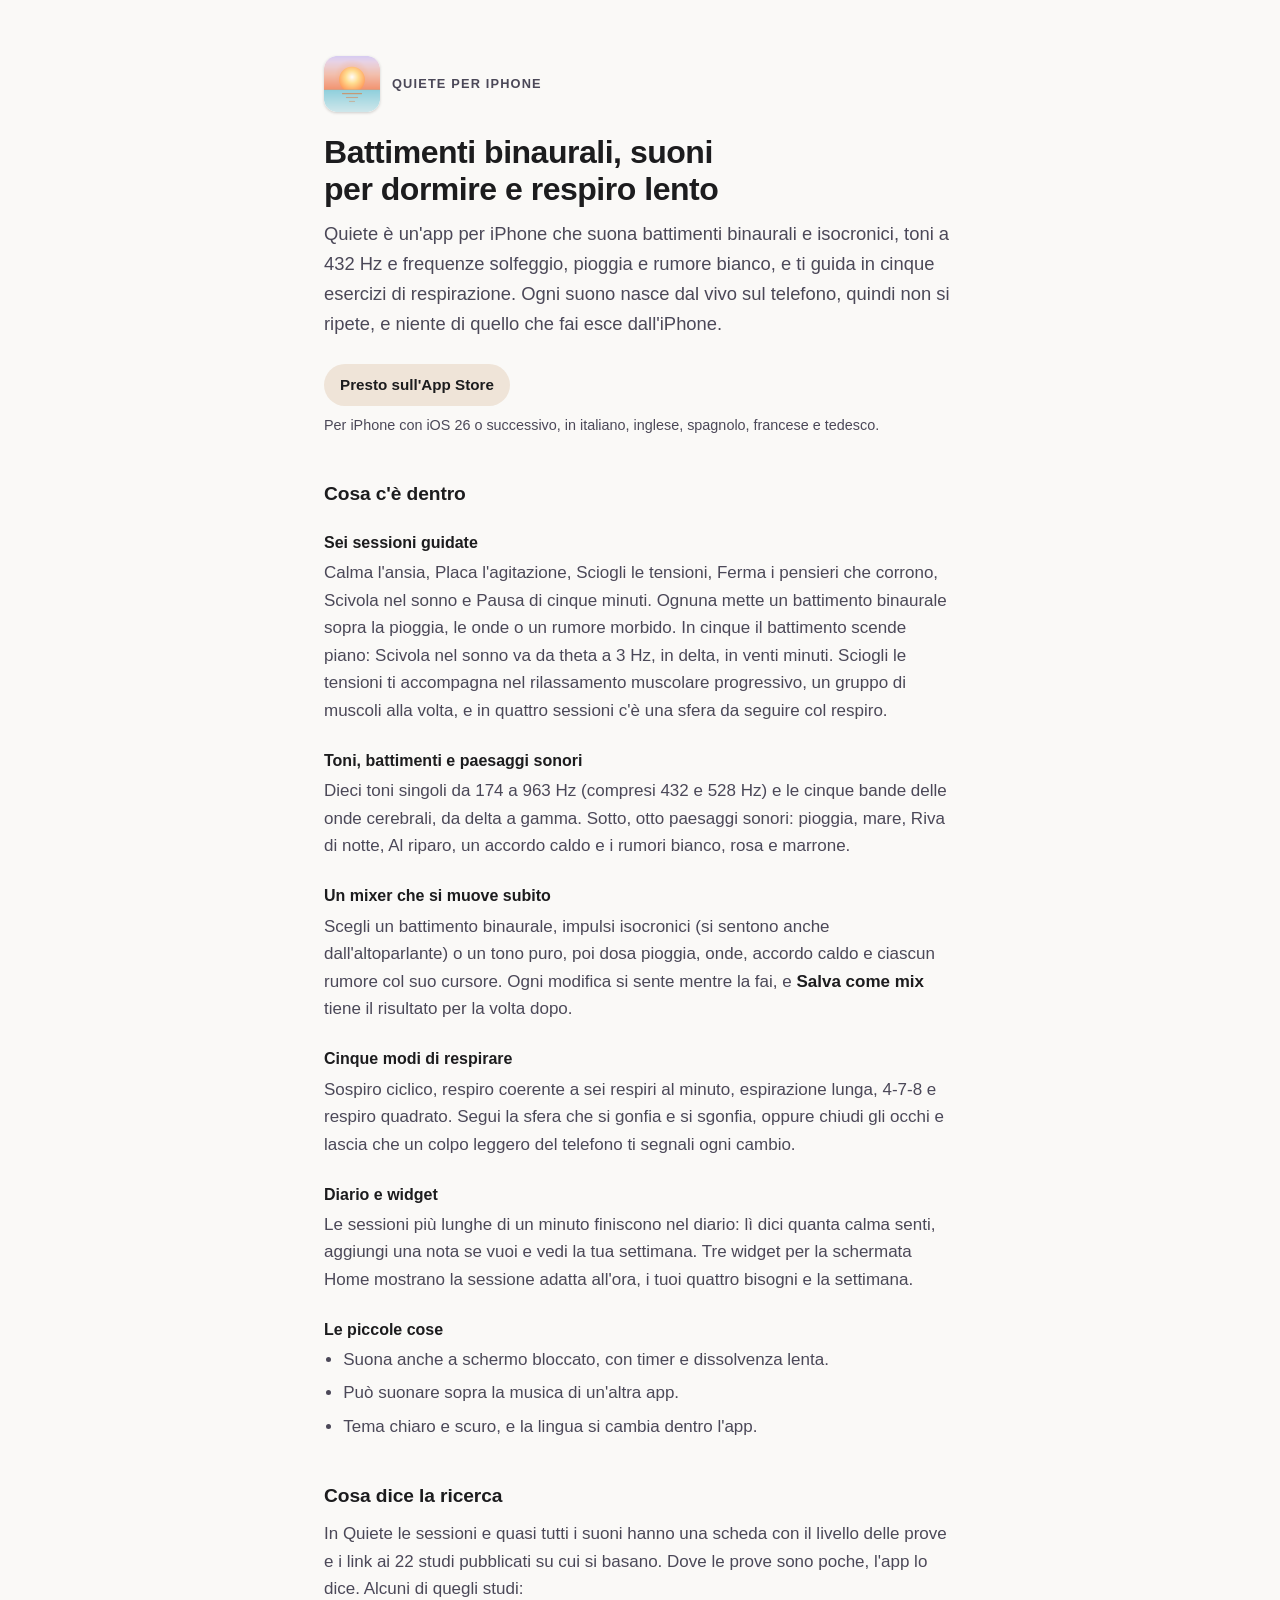
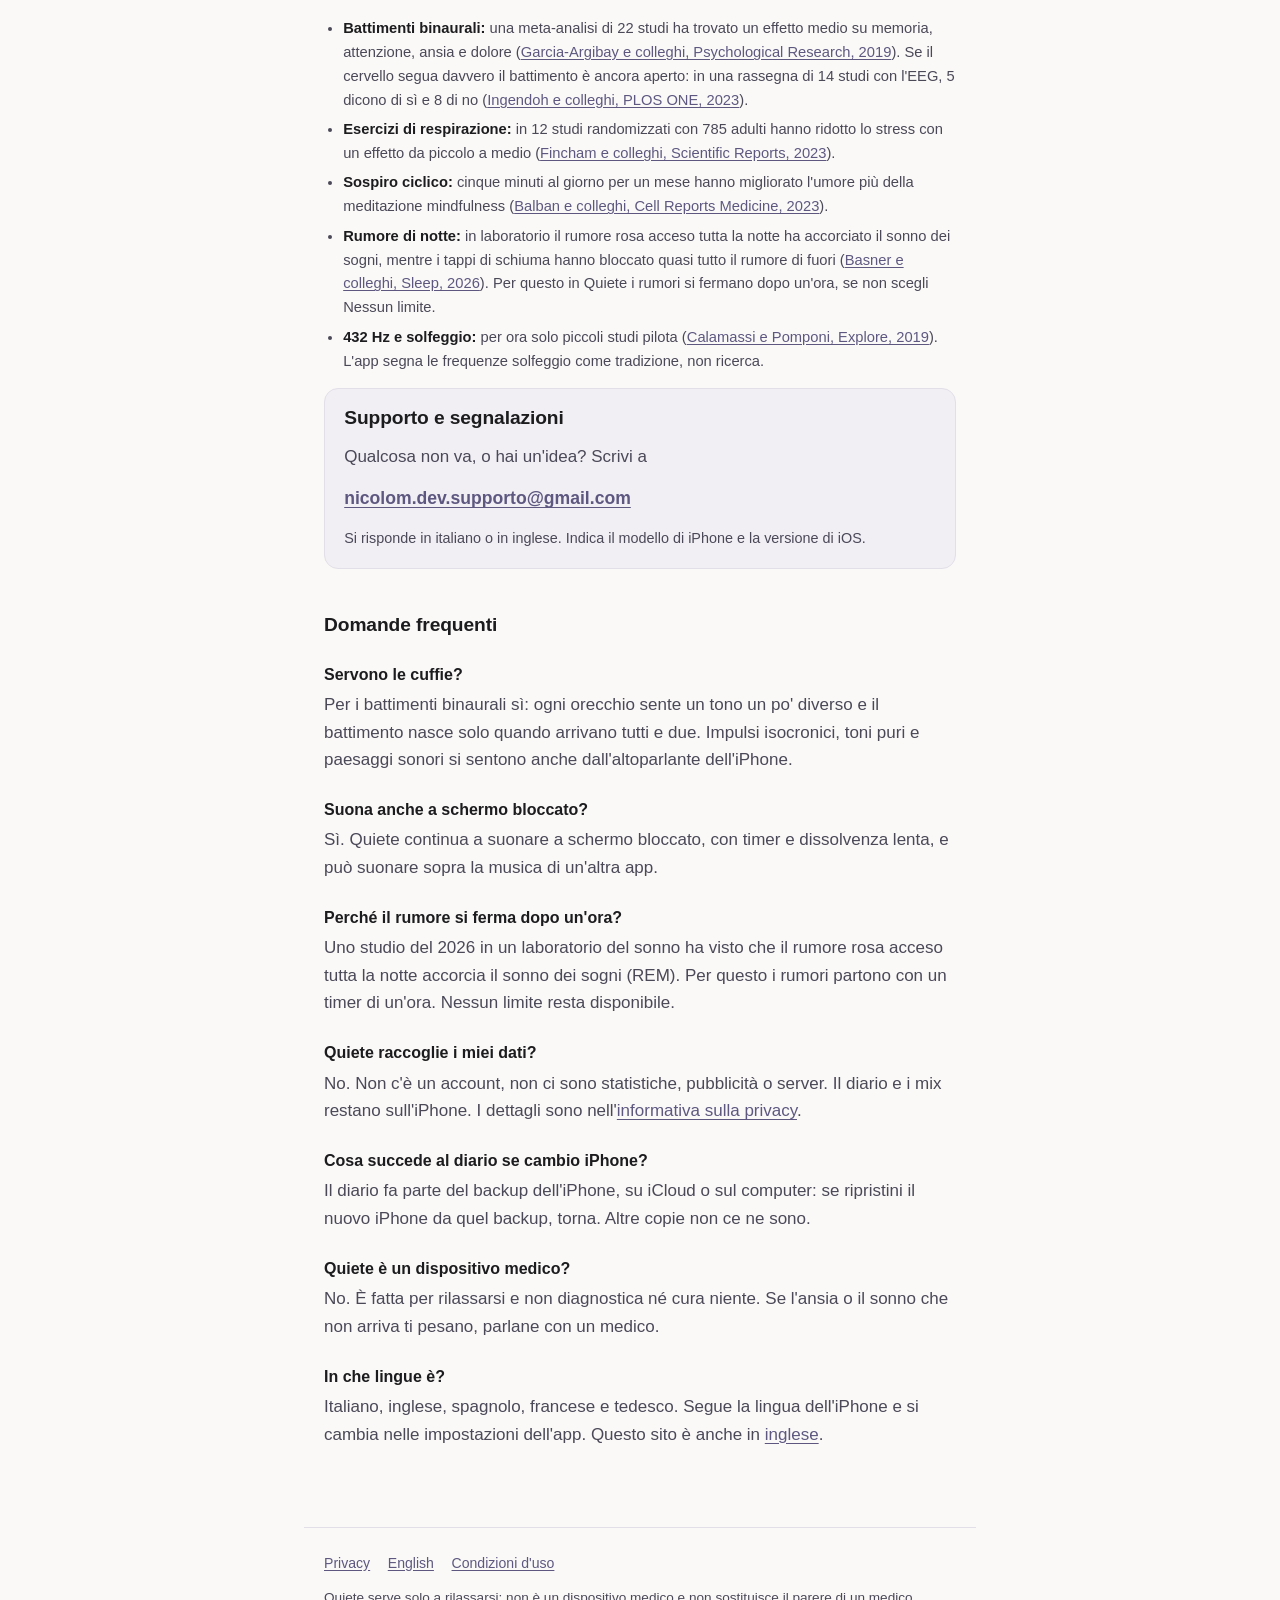
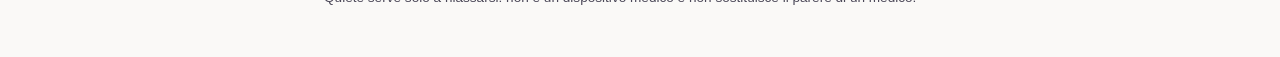
==== it/index.html @ a27a3285 "Sito di Quiete: pagina in inglese e italiano, privacy in cinque lingue Co-Authored-By: Claude Opus 5" ====
<!doctype html>
<html lang="it">
<head>
<meta charset="utf-8">
<meta name="viewport" content="width=device-width, initial-scale=1">
<title>Quiete: battimenti binaurali, suoni per dormire e respiro</title>
<meta name="description" content="Battimenti binaurali, frequenze a 432 Hz, pioggia, rumore bianco e cinque esercizi di respiro lento per iPhone. Niente account.">
<link rel="canonical" href="https://nicolomarinangeli.github.io/quiete/it/">
<link rel="alternate" hreflang="en" href="https://nicolomarinangeli.github.io/quiete/">
<link rel="alternate" hreflang="it" href="https://nicolomarinangeli.github.io/quiete/it/">
<link rel="alternate" hreflang="x-default" href="https://nicolomarinangeli.github.io/quiete/">
<meta name="color-scheme" content="light dark">
<meta name="theme-color" content="#faf9f7" media="(prefers-color-scheme: light)">
<meta name="theme-color" content="#0d0a10" media="(prefers-color-scheme: dark)">
<link rel="icon" type="image/png" href="../favicon.png">
<link rel="apple-touch-icon" href="../apple-touch-icon.png">
<link rel="stylesheet" href="../style.css">
<meta property="og:type" content="website">
<meta property="og:site_name" content="Quiete">
<meta property="og:title" content="Quiete: battimenti binaurali, suoni per dormire e respiro">
<meta property="og:description" content="Sei sessioni guidate, dieci toni, otto paesaggi sonori, un mixer e cinque modi di respirare. Niente account, niente lascia l'iPhone.">
<meta property="og:url" content="https://nicolomarinangeli.github.io/quiete/it/">
<meta property="og:image" content="https://nicolomarinangeli.github.io/quiete/img/og.png">
<meta property="og:image:width" content="1200">
<meta property="og:image:height" content="630">
<meta property="og:image:alt" content="L'icona di Quiete, un sole che tramonta sul mare, accanto al nome Quiete">
<meta property="og:locale" content="it_IT">
<meta property="og:locale:alternate" content="en_US">
<meta name="twitter:card" content="summary_large_image">
<script type="application/ld+json">
{
  "@context": "https://schema.org",
  "@graph": [
    {
      "@type": "MobileApplication",
      "@id": "https://nicolomarinangeli.github.io/quiete/#app",
      "name": "Quiete",
      "alternateName": "Quiete: Suoni e Frequenze Hz",
      "description": "App per iPhone che suona battimenti binaurali e isocronici, frequenze solfeggio e paesaggi sonori per dormire, e guida cinque esercizi di respirazione lenta. Non chiede un account e non raccoglie dati.",
      "url": "https://nicolomarinangeli.github.io/quiete/it/",
      "image": "https://nicolomarinangeli.github.io/quiete/img/icona-512.png",
      "operatingSystem": "iOS 26 o successivo",
      "applicationCategory": "HealthApplication",
      "applicationSubCategory": "Rilassamento e sonno",
      "inLanguage": ["it", "en", "es", "fr", "de"],
      "featureList": [
        "Sei sessioni guidate: Calma l'ansia, Placa l'agitazione, Sciogli le tensioni, Ferma i pensieri che corrono, Scivola nel sonno, Pausa di cinque minuti",
        "Dieci toni da 174 a 963 Hz e cinque bande di onde cerebrali da delta a gamma",
        "Battimento binaurale, impulsi isocronici o tono puro",
        "Otto paesaggi sonori: pioggia, mare, Riva di notte, Al riparo, accordo caldo, rumore bianco, rosa e marrone",
        "Mixer con un cursore per ogni suono e mix salvati",
        "Sospiro ciclico, respiro coerente, espirazione lunga, 4-7-8 e respiro quadrato",
        "Diario con il voto di calma e la settimana",
        "Tre widget per la schermata Home"
      ]
    },
    {
      "@type": "FAQPage",
      "mainEntity": [
        {"@type": "Question", "name": "Servono le cuffie?", "acceptedAnswer": {"@type": "Answer", "text": "Per i battimenti binaurali sì: ogni orecchio sente un tono un po' diverso e il battimento nasce solo quando arrivano tutti e due. Impulsi isocronici, toni puri e paesaggi sonori si sentono anche dall'altoparlante dell'iPhone."}},
        {"@type": "Question", "name": "Suona anche a schermo bloccato?", "acceptedAnswer": {"@type": "Answer", "text": "Sì. Quiete continua a suonare a schermo bloccato, con timer e dissolvenza lenta, e può suonare sopra la musica di un'altra app."}},
        {"@type": "Question", "name": "Perché il rumore si ferma dopo un'ora?", "acceptedAnswer": {"@type": "Answer", "text": "Uno studio del 2026 in un laboratorio del sonno ha visto che il rumore rosa acceso tutta la notte accorcia il sonno dei sogni (REM). Per questo i rumori partono con un timer di un'ora. Nessun limite resta disponibile."}},
        {"@type": "Question", "name": "Quiete raccoglie i miei dati?", "acceptedAnswer": {"@type": "Answer", "text": "No. Non c'è un account, non ci sono statistiche, pubblicità o server. Il diario e i mix restano sull'iPhone."}},
        {"@type": "Question", "name": "Cosa succede al diario se cambio iPhone?", "acceptedAnswer": {"@type": "Answer", "text": "Il diario fa parte del backup dell'iPhone, su iCloud o sul computer: se ripristini il nuovo iPhone da quel backup, torna. Altre copie non ce ne sono."}},
        {"@type": "Question", "name": "Quiete è un dispositivo medico?", "acceptedAnswer": {"@type": "Answer", "text": "No. È fatta per rilassarsi e non diagnostica né cura niente. Se l'ansia o il sonno che non arriva ti pesano, parlane con un medico."}},
        {"@type": "Question", "name": "In che lingue è?", "acceptedAnswer": {"@type": "Answer", "text": "Italiano, inglese, spagnolo, francese e tedesco. Segue la lingua dell'iPhone e si cambia nelle impostazioni dell'app. Questo sito è anche in inglese."}}
      ]
    }
  ]
}
</script>
</head>
<body>
<a class="skip" href="#content">Vai al contenuto</a>
<header class="top">
  <div class="brand">
    <picture>
      <source srcset="../img/icona-scura.png" media="(prefers-color-scheme: dark)">
      <img src="../img/icona.png" width="56" height="56" alt="Icona di Quiete" fetchpriority="high">
    </picture>
    <p class="kicker">Quiete per iPhone</p>
  </div>
</header>

<main id="content">

  <h1>Battimenti binaurali, suoni per dormire e respiro lento</h1>
  <p class="lead">Quiete è un'app per iPhone che suona battimenti binaurali e isocronici, toni a 432 Hz e frequenze solfeggio, pioggia e rumore bianco, e ti guida in cinque esercizi di respirazione. Ogni suono nasce dal vivo sul telefono, quindi non si ripete, e niente di quello che fai esce dall'iPhone.</p>
  <p class="soon">Presto sull'App Store</p>
  <p class="small">Per iPhone con iOS 26 o successivo, in italiano, inglese, spagnolo, francese e tedesco.</p>

  <h2>Cosa c'è dentro</h2>

  <h3>Sei sessioni guidate</h3>
  <p>Calma l'ansia, Placa l'agitazione, Sciogli le tensioni, Ferma i pensieri che corrono, Scivola nel sonno e Pausa di cinque minuti. Ognuna mette un battimento binaurale sopra la pioggia, le onde o un rumore morbido. In cinque il battimento scende piano: Scivola nel sonno va da theta a 3 Hz, in delta, in venti minuti. Sciogli le tensioni ti accompagna nel rilassamento muscolare progressivo, un gruppo di muscoli alla volta, e in quattro sessioni c'è una sfera da seguire col respiro.</p>

  <h3>Toni, battimenti e paesaggi sonori</h3>
  <p>Dieci toni singoli da 174 a 963 Hz (compresi 432 e 528 Hz) e le cinque bande delle onde cerebrali, da delta a gamma. Sotto, otto paesaggi sonori: pioggia, mare, Riva di notte, Al riparo, un accordo caldo e i rumori bianco, rosa e marrone.</p>

  <h3>Un mixer che si muove subito</h3>
  <p>Scegli un battimento binaurale, impulsi isocronici (si sentono anche dall'altoparlante) o un tono puro, poi dosa pioggia, onde, accordo caldo e ciascun rumore col suo cursore. Ogni modifica si sente mentre la fai, e <strong>Salva come mix</strong> tiene il risultato per la volta dopo.</p>

  <h3>Cinque modi di respirare</h3>
  <p>Sospiro ciclico, respiro coerente a sei respiri al minuto, espirazione lunga, 4-7-8 e respiro quadrato. Segui la sfera che si gonfia e si sgonfia, oppure chiudi gli occhi e lascia che un colpo leggero del telefono ti segnali ogni cambio.</p>

  <h3>Diario e widget</h3>
  <p>Le sessioni più lunghe di un minuto finiscono nel diario: lì dici quanta calma senti, aggiungi una nota se vuoi e vedi la tua settimana. Tre widget per la schermata Home mostrano la sessione adatta all'ora, i tuoi quattro bisogni e la settimana.</p>

  <h3>Le piccole cose</h3>
  <ul>
    <li>Suona anche a schermo bloccato, con timer e dissolvenza lenta.</li>
    <li>Può suonare sopra la musica di un'altra app.</li>
    <li>Tema chiaro e scuro, e la lingua si cambia dentro l'app.</li>
  </ul>

  <h2>Cosa dice la ricerca</h2>
  <p>In Quiete le sessioni e quasi tutti i suoni hanno una scheda con il livello delle prove e i link ai 22 studi pubblicati su cui si basano. Dove le prove sono poche, l'app lo dice. Alcuni di quegli studi:</p>
  <ul class="sources">
    <li><strong>Battimenti binaurali:</strong> una meta-analisi di 22 studi ha trovato un effetto medio su memoria, attenzione, ansia e dolore (<a href="https://doi.org/10.1007/s00426-018-1066-8">Garcia-Argibay e colleghi, Psychological Research, 2019</a>). Se il cervello segua davvero il battimento è ancora aperto: in una rassegna di 14 studi con l'EEG, 5 dicono di sì e 8 di no (<a href="https://doi.org/10.1371/journal.pone.0286023">Ingendoh e colleghi, PLOS ONE, 2023</a>).</li>
    <li><strong>Esercizi di respirazione:</strong> in 12 studi randomizzati con 785 adulti hanno ridotto lo stress con un effetto da piccolo a medio (<a href="https://doi.org/10.1038/s41598-022-27247-y">Fincham e colleghi, Scientific Reports, 2023</a>).</li>
    <li><strong>Sospiro ciclico:</strong> cinque minuti al giorno per un mese hanno migliorato l'umore più della meditazione mindfulness (<a href="https://doi.org/10.1016/j.xcrm.2022.100895">Balban e colleghi, Cell Reports Medicine, 2023</a>).</li>
    <li><strong>Rumore di notte:</strong> in laboratorio il rumore rosa acceso tutta la notte ha accorciato il sonno dei sogni, mentre i tappi di schiuma hanno bloccato quasi tutto il rumore di fuori (<a href="https://doi.org/10.1093/sleep/zsag001">Basner e colleghi, Sleep, 2026</a>). Per questo in Quiete i rumori si fermano dopo un'ora, se non scegli Nessun limite.</li>
    <li><strong>432 Hz e solfeggio:</strong> per ora solo piccoli studi pilota (<a href="https://doi.org/10.1016/j.explore.2019.04.001">Calamassi e Pomponi, Explore, 2019</a>). L'app segna le frequenze solfeggio come tradizione, non ricerca.</li>
  </ul>

  <div class="card" id="supporto">
    <h2>Supporto e segnalazioni</h2>
    <p>Qualcosa non va, o hai un'idea? Scrivi a</p>
    <p><a class="mail" href="mailto:nicolom.dev.supporto@gmail.com?subject=Quiete">nicolom.dev.supporto@gmail.com</a></p>
    <p class="small">Si risponde in italiano o in inglese. Indica il modello di iPhone e la versione di iOS.</p>
  </div>

  <section class="faq">
    <h2>Domande frequenti</h2>
    <h3>Servono le cuffie?</h3>
    <p>Per i battimenti binaurali sì: ogni orecchio sente un tono un po' diverso e il battimento nasce solo quando arrivano tutti e due. Impulsi isocronici, toni puri e paesaggi sonori si sentono anche dall'altoparlante dell'iPhone.</p>
    <h3>Suona anche a schermo bloccato?</h3>
    <p>Sì. Quiete continua a suonare a schermo bloccato, con timer e dissolvenza lenta, e può suonare sopra la musica di un'altra app.</p>
    <h3>Perché il rumore si ferma dopo un'ora?</h3>
    <p>Uno studio del 2026 in un laboratorio del sonno ha visto che il rumore rosa acceso tutta la notte accorcia il sonno dei sogni (REM). Per questo i rumori partono con un timer di un'ora. Nessun limite resta disponibile.</p>
    <h3>Quiete raccoglie i miei dati?</h3>
    <p>No. Non c'è un account, non ci sono statistiche, pubblicità o server. Il diario e i mix restano sull'iPhone. I dettagli sono nell'<a href="../privacy/#it">informativa sulla privacy</a>.</p>
    <h3>Cosa succede al diario se cambio iPhone?</h3>
    <p>Il diario fa parte del backup dell'iPhone, su iCloud o sul computer: se ripristini il nuovo iPhone da quel backup, torna. Altre copie non ce ne sono.</p>
    <h3>Quiete è un dispositivo medico?</h3>
    <p>No. È fatta per rilassarsi e non diagnostica né cura niente. Se l'ansia o il sonno che non arriva ti pesano, parlane con un medico.</p>
    <h3>In che lingue è?</h3>
    <p>Italiano, inglese, spagnolo, francese e tedesco. Segue la lingua dell'iPhone e si cambia nelle impostazioni dell'app. Questo sito è anche in <a href="../" hreflang="en">inglese</a>.</p>
  </section>
</main>
<footer>
  <nav aria-label="Sito">
    <a href="../privacy/#it">Privacy</a>
    <a href="../" hreflang="en" lang="en">English</a>
    <a href="https://www.apple.com/legal/internet-services/itunes/dev/stdeula/">Condizioni d'uso</a>
  </nav>
  <p>Quiete serve solo a rilassarsi: non è un dispositivo medico e non sostituisce il parere di un medico.</p>
</footer>
</body>
</html>
---- style.css ----
/* Quiete: sito di presentazione, supporto e privacy. Colori dell'app (Theme.swift e icona). */
:root {
  color-scheme: light dark;
  --bg: #faf9f7; --card: #f1eff4; --text: #1c1c1e; --muted: #4b4858;
  --rule: #e2dfe8; --accent: #5e5880; --on-accent: #ffffff; --soft: #efe4d8;
}
@media (prefers-color-scheme: dark) {
  :root {
    --bg: #0d0a10; --card: #17141c; --text: #fbf6f1; --muted: #c4bbb2;
    --rule: #2a2530; --accent: #e8bf87; --on-accent: #15121a; --soft: #231d26;
  }
}
* { box-sizing: border-box; }
html { -webkit-text-size-adjust: 100%; }
body {
  margin: 0; background: var(--bg); color: var(--text);
  font: 17px/1.62 -apple-system, BlinkMacSystemFont, "Segoe UI", Roboto, Helvetica, Arial, sans-serif;
}
main { max-width: 42rem; margin: 0 auto; padding: 3.5rem 1.25rem 4rem; }
.top { max-width: 42rem; margin: 0 auto; padding: 3.5rem 1.25rem 0; }
.top + main { padding-top: 0; }
.skip {
  position: absolute; left: .75rem; top: -4rem; z-index: 10;
  background: var(--accent); color: var(--on-accent); font-weight: 600;
  padding: .5rem .9rem; border-radius: 8px; text-decoration: none;
}
.skip:focus { top: .75rem; }
.brand { display: flex; align-items: center; gap: .75rem; margin: 0 0 1.4rem; }
.brand img { width: 56px; height: 56px; border-radius: 22.5%; box-shadow: 0 1px 3px rgba(0,0,0,.18); display: block; }
.kicker {
  font-size: .8rem; font-weight: 600; letter-spacing: .09em; text-transform: uppercase;
  color: var(--muted); margin: 0;
}
h1 { font-size: 2rem; line-height: 1.15; margin: 0 0 .7rem; letter-spacing: -.015em; text-wrap: balance; }
h2 { font-size: 1.2rem; line-height: 1.3; margin: 2.75rem 0 .7rem; letter-spacing: -.005em; }
h3 { font-size: 1rem; line-height: 1.35; margin: 1.6rem 0 .35rem; }
.lead { font-size: 1.15rem; color: var(--muted); margin: 0 0 1.6rem; }
p { margin: 0 0 .9rem; color: var(--muted); }
strong { color: var(--text); }
a { color: var(--accent); text-underline-offset: .15em; }
a:focus-visible { outline: 2px solid var(--accent); outline-offset: 3px; border-radius: 4px; }
.soon {
  display: inline-block; background: var(--soft); color: var(--text);
  font-weight: 600; font-size: .95rem; padding: .55rem 1rem; border-radius: 999px; margin: 0 0 .5rem;
}
.small { font-size: .9rem; }
.card {
  background: var(--card); border: 1px solid var(--rule); border-radius: 14px;
  padding: 1.1rem 1.2rem; margin: 0 0 1rem;
}
.card p:last-child { margin-bottom: 0; }
.card h2 { margin-top: 0; }
.mail { font-size: 1.1rem; font-weight: 600; overflow-wrap: anywhere; }
ul { color: var(--muted); padding-left: 1.2rem; margin: 0 0 .9rem; }
li { margin-bottom: .35rem; }
.faq h3 { color: var(--text); }
.sources li { font-size: .92rem; }
.switch { margin: 0 0 2rem; font-size: .92rem; display: flex; flex-wrap: wrap; gap: .4rem 1rem; }
.switch a { font-weight: 600; text-decoration: none; }
.updated { font-size: .9rem; margin: 0 0 1.4rem; }
hr { border: 0; border-top: 1px solid var(--rule); margin: 3.5rem 0 3rem; }
footer {
  max-width: 42rem; margin: 0 auto; padding: 1.5rem 1.25rem 3rem;
  border-top: 1px solid var(--rule); color: var(--muted); font-size: .88rem;
}
footer nav { display: flex; flex-wrap: wrap; gap: .4rem 1.1rem; }
footer p { margin: .8rem 0 0; font-size: .85rem; }
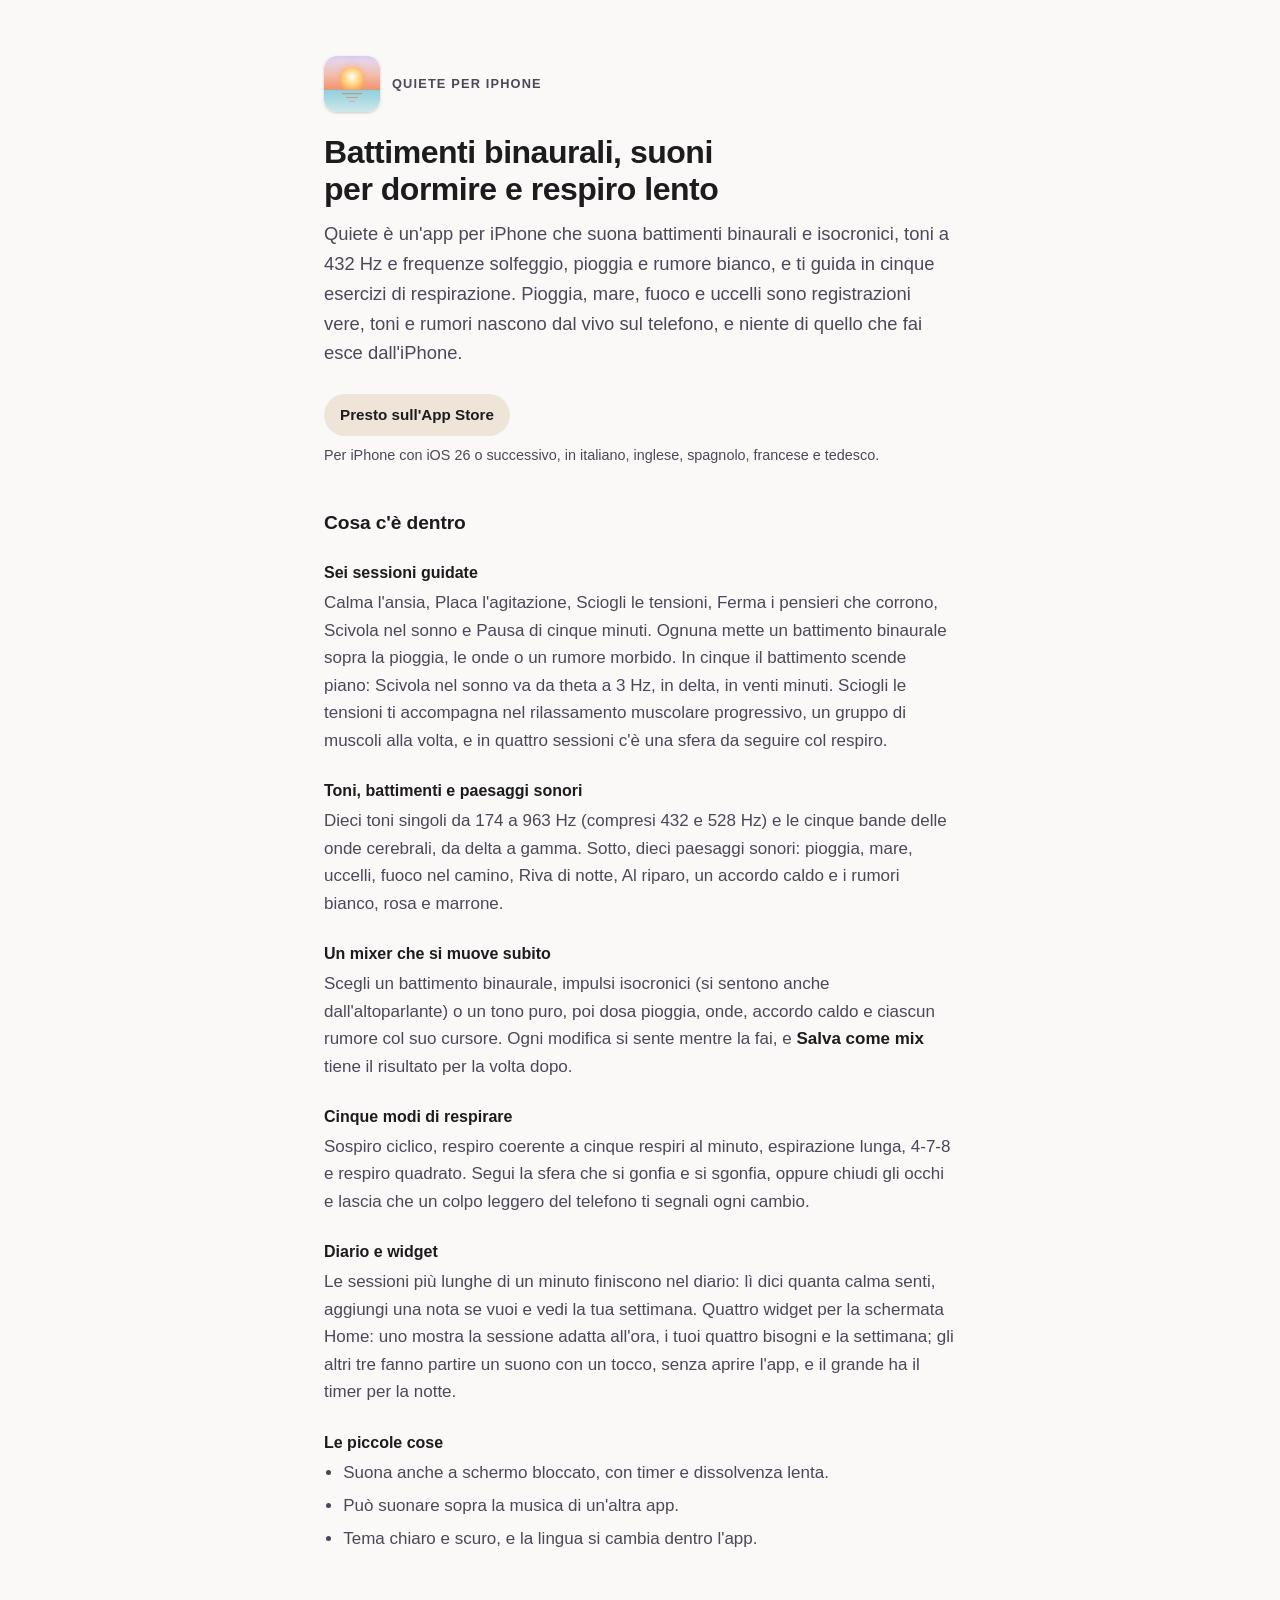
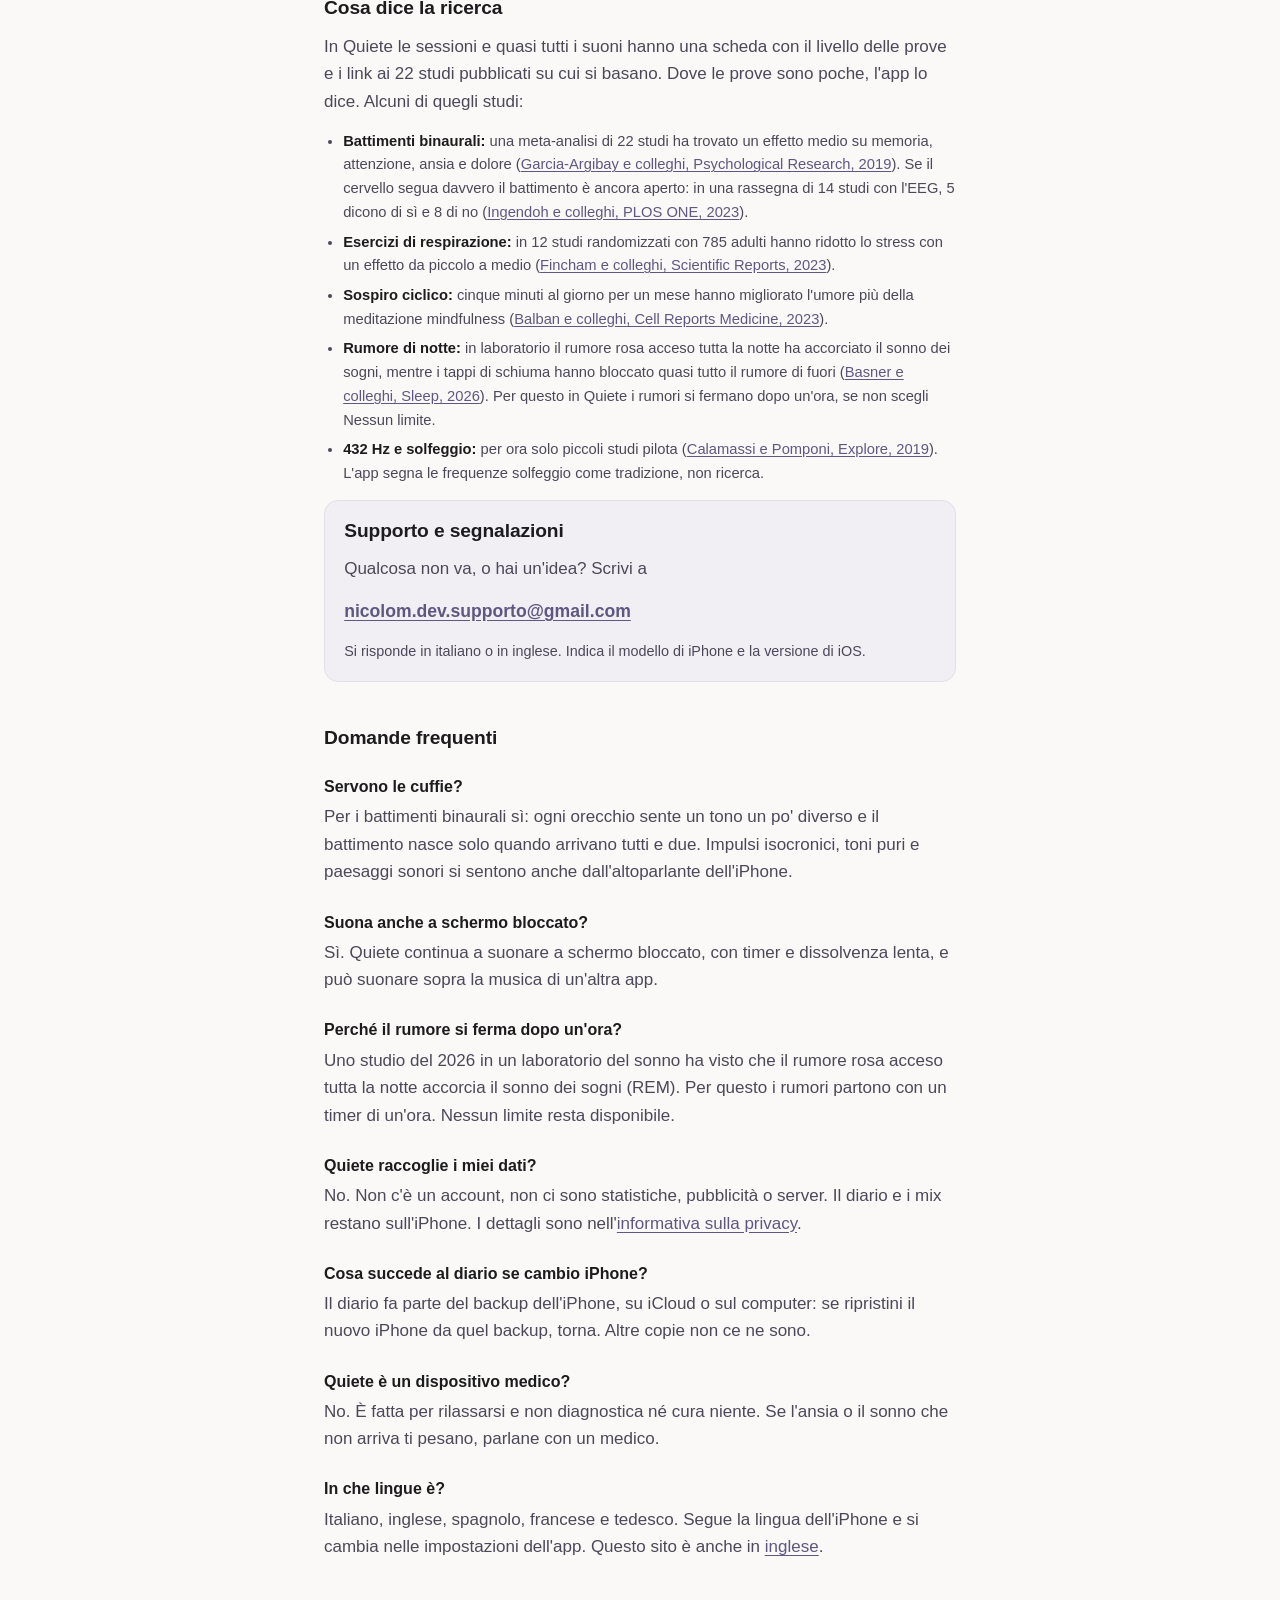
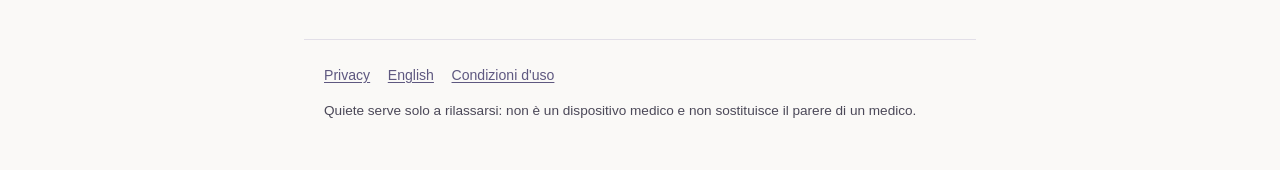
==== commit 0a883bfd: "Sito: quattro widget, dieci paesaggi, suoni registrati Allinea le pagine all'app: quattro widget, re" ====
--- a/it/index.html
+++ b/it/index.html
@@ -18,7 +18,7 @@
 <meta property="og:type" content="website">
 <meta property="og:site_name" content="Quiete">
 <meta property="og:title" content="Quiete: battimenti binaurali, suoni per dormire e respiro">
-<meta property="og:description" content="Sei sessioni guidate, dieci toni, otto paesaggi sonori, un mixer e cinque modi di respirare. Niente account, niente lascia l'iPhone.">
+<meta property="og:description" content="Sei sessioni guidate, dieci toni, dieci paesaggi sonori, un mixer e cinque modi di respirare. Niente account, niente lascia l'iPhone.">
 <meta property="og:url" content="https://nicolomarinangeli.github.io/quiete/it/">
 <meta property="og:image" content="https://nicolomarinangeli.github.io/quiete/img/og.png">
 <meta property="og:image:width" content="1200">
@@ -47,11 +47,11 @@
         "Sei sessioni guidate: Calma l'ansia, Placa l'agitazione, Sciogli le tensioni, Ferma i pensieri che corrono, Scivola nel sonno, Pausa di cinque minuti",
         "Dieci toni da 174 a 963 Hz e cinque bande di onde cerebrali da delta a gamma",
         "Battimento binaurale, impulsi isocronici o tono puro",
-        "Otto paesaggi sonori: pioggia, mare, Riva di notte, Al riparo, accordo caldo, rumore bianco, rosa e marrone",
+        "Dieci paesaggi sonori: pioggia, mare, uccelli, fuoco, Riva di notte, Al riparo, accordo caldo, rumore bianco, rosa e marrone",
         "Mixer con un cursore per ogni suono e mix salvati",
         "Sospiro ciclico, respiro coerente, espirazione lunga, 4-7-8 e respiro quadrato",
         "Diario con il voto di calma e la settimana",
-        "Tre widget per la schermata Home"
+        "Quattro widget per la schermata Home"
       ]
     },
     {
@@ -85,7 +85,7 @@
 <main id="content">
 
   <h1>Battimenti binaurali, suoni per dormire e respiro lento</h1>
-  <p class="lead">Quiete è un'app per iPhone che suona battimenti binaurali e isocronici, toni a 432 Hz e frequenze solfeggio, pioggia e rumore bianco, e ti guida in cinque esercizi di respirazione. Ogni suono nasce dal vivo sul telefono, quindi non si ripete, e niente di quello che fai esce dall'iPhone.</p>
+  <p class="lead">Quiete è un'app per iPhone che suona battimenti binaurali e isocronici, toni a 432 Hz e frequenze solfeggio, pioggia e rumore bianco, e ti guida in cinque esercizi di respirazione. Pioggia, mare, fuoco e uccelli sono registrazioni vere, toni e rumori nascono dal vivo sul telefono, e niente di quello che fai esce dall'iPhone.</p>
   <p class="soon">Presto sull'App Store</p>
   <p class="small">Per iPhone con iOS 26 o successivo, in italiano, inglese, spagnolo, francese e tedesco.</p>
 
@@ -95,16 +95,16 @@
   <p>Calma l'ansia, Placa l'agitazione, Sciogli le tensioni, Ferma i pensieri che corrono, Scivola nel sonno e Pausa di cinque minuti. Ognuna mette un battimento binaurale sopra la pioggia, le onde o un rumore morbido. In cinque il battimento scende piano: Scivola nel sonno va da theta a 3 Hz, in delta, in venti minuti. Sciogli le tensioni ti accompagna nel rilassamento muscolare progressivo, un gruppo di muscoli alla volta, e in quattro sessioni c'è una sfera da seguire col respiro.</p>
 
   <h3>Toni, battimenti e paesaggi sonori</h3>
-  <p>Dieci toni singoli da 174 a 963 Hz (compresi 432 e 528 Hz) e le cinque bande delle onde cerebrali, da delta a gamma. Sotto, otto paesaggi sonori: pioggia, mare, Riva di notte, Al riparo, un accordo caldo e i rumori bianco, rosa e marrone.</p>
+  <p>Dieci toni singoli da 174 a 963 Hz (compresi 432 e 528 Hz) e le cinque bande delle onde cerebrali, da delta a gamma. Sotto, dieci paesaggi sonori: pioggia, mare, uccelli, fuoco nel camino, Riva di notte, Al riparo, un accordo caldo e i rumori bianco, rosa e marrone.</p>
 
   <h3>Un mixer che si muove subito</h3>
   <p>Scegli un battimento binaurale, impulsi isocronici (si sentono anche dall'altoparlante) o un tono puro, poi dosa pioggia, onde, accordo caldo e ciascun rumore col suo cursore. Ogni modifica si sente mentre la fai, e <strong>Salva come mix</strong> tiene il risultato per la volta dopo.</p>
 
   <h3>Cinque modi di respirare</h3>
-  <p>Sospiro ciclico, respiro coerente a sei respiri al minuto, espirazione lunga, 4-7-8 e respiro quadrato. Segui la sfera che si gonfia e si sgonfia, oppure chiudi gli occhi e lascia che un colpo leggero del telefono ti segnali ogni cambio.</p>
+  <p>Sospiro ciclico, respiro coerente a cinque respiri al minuto, espirazione lunga, 4-7-8 e respiro quadrato. Segui la sfera che si gonfia e si sgonfia, oppure chiudi gli occhi e lascia che un colpo leggero del telefono ti segnali ogni cambio.</p>
 
   <h3>Diario e widget</h3>
-  <p>Le sessioni più lunghe di un minuto finiscono nel diario: lì dici quanta calma senti, aggiungi una nota se vuoi e vedi la tua settimana. Tre widget per la schermata Home mostrano la sessione adatta all'ora, i tuoi quattro bisogni e la settimana.</p>
+  <p>Le sessioni più lunghe di un minuto finiscono nel diario: lì dici quanta calma senti, aggiungi una nota se vuoi e vedi la tua settimana. Quattro widget per la schermata Home: uno mostra la sessione adatta all'ora, i tuoi quattro bisogni e la settimana; gli altri tre fanno partire un suono con un tocco, senza aprire l'app, e il grande ha il timer per la notte.</p>
 
   <h3>Le piccole cose</h3>
   <ul>
